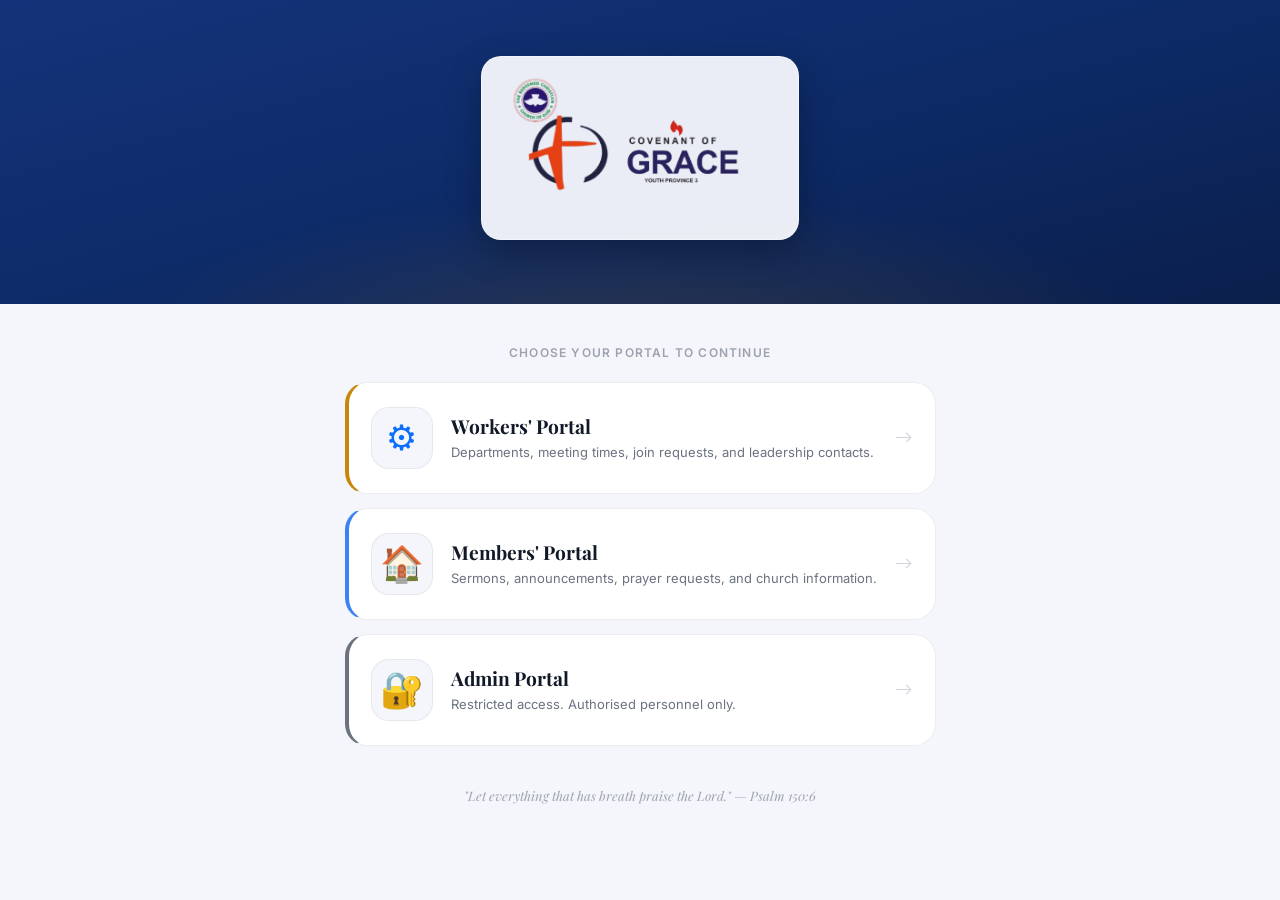
==== index.html @ 3706661e "Almost finishing  touches" ====
<!DOCTYPE html>
<html lang="en">
<head>
  <meta charset="UTF-8">
  <meta name="viewport" content="width=device-width, initial-scale=1.0">
  <title>RCCG Chapel of Grace</title>
  <link rel="preconnect" href="https://fonts.googleapis.com">
  <link rel="preconnect" href="https://fonts.gstatic.com" crossorigin>
  <link href="https://fonts.googleapis.com/css2?family=Inter:wght@400;500;600;700&family=Playfair+Display:ital,wght@0,700;1,400&display=swap" rel="stylesheet">
  <link href="https://cdn.jsdelivr.net/npm/bootstrap@5.3.3/dist/css/bootstrap.min.css" rel="stylesheet">
  <link href="https://cdn.jsdelivr.net/npm/bootstrap-icons@1.11.3/font/bootstrap-icons.css" rel="stylesheet">
  <link href="landing.css" rel="stylesheet">
</head>
<body>

  <!-- HERO -->
  <header class="landing-hero">
    <div class="hero-glow"></div>
    <div class="hero-inner">
      <div class="hero-logo-wrap">
        <img src="images/covenant-of-grace-logo.png" alt="Covenant of Grace Youth Province 3" class="hero-logo">
      </div>
    </div>
  </header>

  <!-- PORTAL CARDS -->
  <main class="portals-wrap">
    <p class="portals-label">Choose your portal to continue</p>

    <div class="portals-grid">

      <!-- Workers -->
      <a href="workers.html" class="portal-card portal-workers">
        <div class="portal-icon">⚙️</div>
        <div class="portal-body">
          <h2>Workers' Portal</h2>
          <p>Departments, meeting times, join requests, and leadership contacts.</p>
        </div>
        <div class="portal-arrow"><i class="bi bi-arrow-right"></i></div>
      </a>

      <!-- Members -->
      <a href="members.html" class="portal-card portal-members">
        <div class="portal-icon">🏠</div>
        <div class="portal-body">
          <h2>Members' Portal</h2>
          <p>Sermons, announcements, prayer requests, and church information.</p>
        </div>
        <div class="portal-arrow"><i class="bi bi-arrow-right"></i></div>
      </a>

      <!-- Admin -->
      <a href="admin.html" class="portal-card portal-admin">
        <div class="portal-icon">🔐</div>
        <div class="portal-body">
          <h2>Admin Portal</h2>
          <p>Restricted access. Authorised personnel only.</p>
        </div>
        <div class="portal-arrow"><i class="bi bi-arrow-right"></i></div>
      </a>

    </div>

    <p class="portals-footer">"Let everything that has breath praise the Lord." — Psalm 150:6</p>
  </main>

  <script src="https://cdn.jsdelivr.net/npm/bootstrap@5.3.3/dist/js/bootstrap.bundle.min.js"></script>
</body>
</html>
---- landing.css ----
/* ─── TOKENS ── */
:root {
  --navy:       #0b1f4b;
  --navy-2:     #0d2a66;
  --navy-light: #1a3a7a;
  --gold:       #c8860a;
  --gold-light: #f5a623;
  --gold-glow:  rgba(200,134,10,.15);
  --surface:    #f4f6fb;
}

* { box-sizing: border-box; margin: 0; padding: 0; }

body {
  font-family: 'Inter', system-ui, sans-serif;
  background: var(--surface);
  min-height: 100vh;
  display: flex;
  flex-direction: column;
}

/* ─── HERO ── */
.landing-hero {
  background: linear-gradient(165deg, #14337a 0%, #0d2a66 55%, #0b1f4b 100%);
  padding: 56px 24px 64px;
  text-align: center;
  position: relative;
  overflow: hidden;
}

.hero-glow {
  position: absolute;
  inset: 0;
  background: radial-gradient(ellipse 60% 80% at 50% 120%, rgba(200,134,10,.18) 0%, transparent 70%);
  pointer-events: none;
}

.hero-inner { position: relative; z-index: 1; }

.hero-logo-wrap {
  display: inline-flex;
  align-items: center;
  justify-content: center;
  background: rgba(244,246,251,.96);
  border: 1px solid rgba(255,255,255,.4);
  border-radius: 20px;
  padding: 18px 28px;
  box-shadow: 0 12px 34px rgba(0,0,0,.28);
}

.hero-logo {
  max-width: 260px;
  width: 100%;
  height: auto;
  display: block;
}

/* ─── PORTALS ── */
.portals-wrap {
  max-width: 680px;
  margin: 0 auto;
  padding: 40px 16px 56px;
  flex: 1;
  display: flex;
  flex-direction: column;
  align-items: stretch;
}

.portals-label {
  font-size: 12px;
  letter-spacing: .1em;
  text-transform: uppercase;
  color: #9ca3af;
  font-weight: 600;
  margin-bottom: 20px;
  text-align: center;
}

.portals-grid {
  display: flex;
  flex-direction: column;
  gap: 14px;
}

/* ─── PORTAL CARD ── */
.portal-card {
  display: flex;
  align-items: center;
  gap: 18px;
  background: #fff;
  border: 1px solid rgba(0,0,0,.07);
  border-radius: 22px;
  padding: 24px 22px;
  text-decoration: none;
  transition: transform .22s ease, box-shadow .22s ease, border-color .2s;
  position: relative;
  overflow: hidden;
}

.portal-card::before {
  content: "";
  position: absolute;
  inset: 0;
  opacity: 0;
  transition: opacity .25s;
  border-radius: inherit;
}

.portal-card:hover {
  transform: translateY(-3px);
  box-shadow: 0 16px 40px rgba(11,31,75,.13);
  text-decoration: none;
}

.portal-card:hover::before { opacity: 1; }
.portal-card:active { transform: translateY(-1px); }

/* per-portal accent colours */
.portal-workers { border-left: 4px solid var(--gold); }
.portal-workers::before { background: linear-gradient(90deg, var(--gold-glow), transparent 60%); }

.portal-members { border-left: 4px solid #3b82f6; }
.portal-members::before { background: linear-gradient(90deg, rgba(59,130,246,.1), transparent 60%); }

.portal-admin { border-left: 4px solid #6b7280; }
.portal-admin::before { background: linear-gradient(90deg, rgba(107,114,128,.08), transparent 60%); }

/* icon */
.portal-icon {
  font-size: 2.2rem;
  width: 62px; height: 62px;
  border-radius: 18px;
  background: var(--surface);
  display: flex; align-items: center; justify-content: center;
  flex-shrink: 0;
  border: 1px solid rgba(0,0,0,.06);
  position: relative; z-index: 1;
}

/* body */
.portal-body {
  flex: 1;
  min-width: 0;
  position: relative; z-index: 1;
}

.portal-body h2 {
  font-family: 'Playfair Display', Georgia, serif;
  font-size: 1.2rem;
  font-weight: 700;
  color: #111827;
  margin-bottom: 4px;
  line-height: 1.25;
}

.portal-body p {
  font-size: 13px;
  color: #6b7280;
  line-height: 1.55;
  margin: 0;
}

/* arrow */
.portal-arrow {
  font-size: 1.1rem;
  color: #d1d5db;
  flex-shrink: 0;
  position: relative; z-index: 1;
  transition: color .2s, transform .2s;
}
.portal-card:hover .portal-arrow {
  color: var(--gold);
  transform: translateX(4px);
}
.portal-members:hover .portal-arrow { color: #3b82f6; }
.portal-admin:hover .portal-arrow   { color: #6b7280; }

/* footer quote */
.portals-footer {
  margin-top: 40px;
  text-align: center;
  font-family: 'Playfair Display', Georgia, serif;
  font-style: italic;
  font-size: 13px;
  color: #9ca3af;
  line-height: 1.6;
}

/* ─── RESPONSIVE ── */
@media (max-width: 480px) {
  .landing-hero { padding: 44px 20px 52px; }
  .hero-logo-wrap { padding: 14px 20px; border-radius: 16px; }
  .hero-logo    { max-width: 190px; }
  .portal-card  { padding: 20px 18px; gap: 14px; }
  .portal-icon  { width: 52px; height: 52px; font-size: 1.8rem; border-radius: 14px; }
  .portal-body h2 { font-size: 1.05rem; }
}
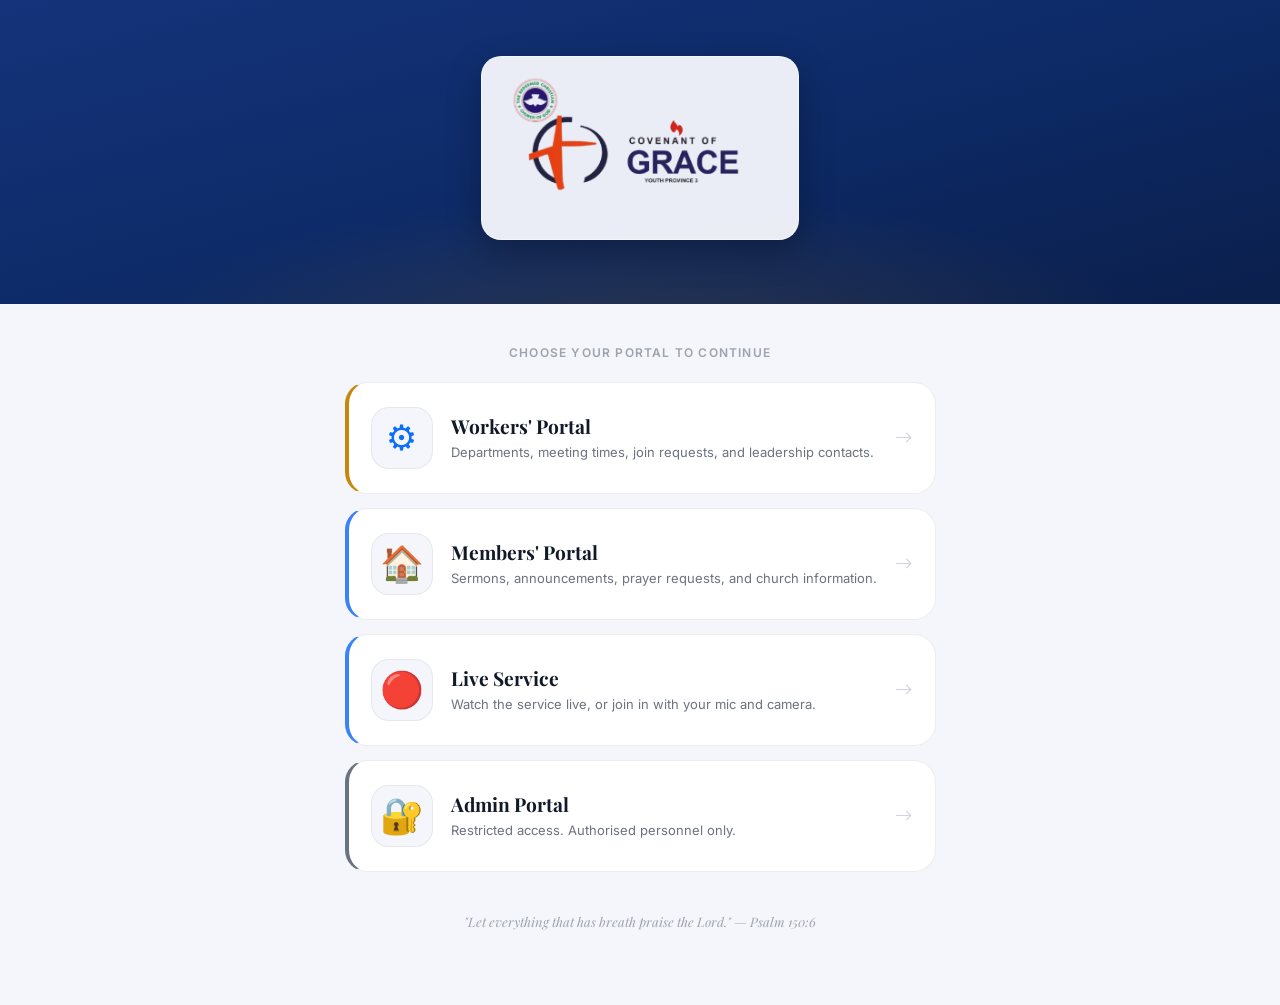
==== commit be37a2d3: "Update" ====
--- a/index.html
+++ b/index.html
@@ -49,6 +49,16 @@
         <div class="portal-arrow"><i class="bi bi-arrow-right"></i></div>
       </a>
 
+      <!-- Live -->
+      <a href="live.html" class="portal-card portal-members">
+        <div class="portal-icon">🔴</div>
+        <div class="portal-body">
+          <h2>Live Service</h2>
+          <p>Watch the service live, or join in with your mic and camera.</p>
+        </div>
+        <div class="portal-arrow"><i class="bi bi-arrow-right"></i></div>
+      </a>
+
       <!-- Admin -->
       <a href="admin.html" class="portal-card portal-admin">
         <div class="portal-icon">🔐</div>
@@ -66,4 +76,4 @@
 
   <script src="https://cdn.jsdelivr.net/npm/bootstrap@5.3.3/dist/js/bootstrap.bundle.min.js"></script>
 </body>
-</html>
+</html>
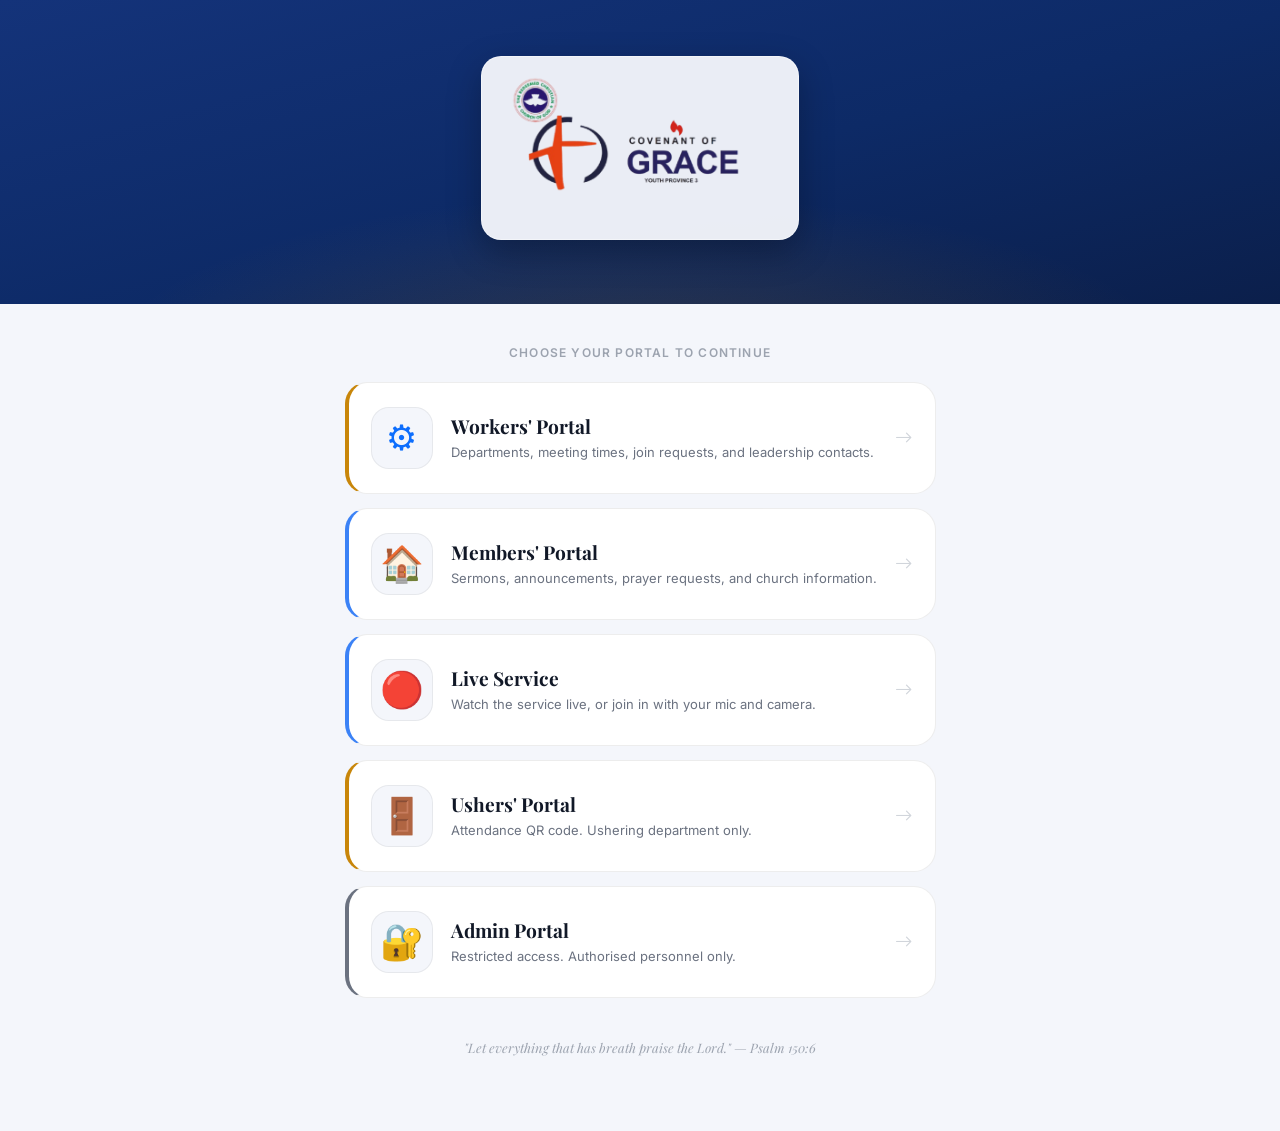
==== commit 51ad0c4c: "Updated" ====
--- a/index.html
+++ b/index.html
@@ -59,6 +59,16 @@
         <div class="portal-arrow"><i class="bi bi-arrow-right"></i></div>
       </a>
 
+      <!-- Ushers -->
+      <a href="usher.html" class="portal-card portal-workers">
+        <div class="portal-icon">🚪</div>
+        <div class="portal-body">
+          <h2>Ushers' Portal</h2>
+          <p>Attendance QR code. Ushering department only.</p>
+        </div>
+        <div class="portal-arrow"><i class="bi bi-arrow-right"></i></div>
+      </a>
+
       <!-- Admin -->
       <a href="admin.html" class="portal-card portal-admin">
         <div class="portal-icon">🔐</div>
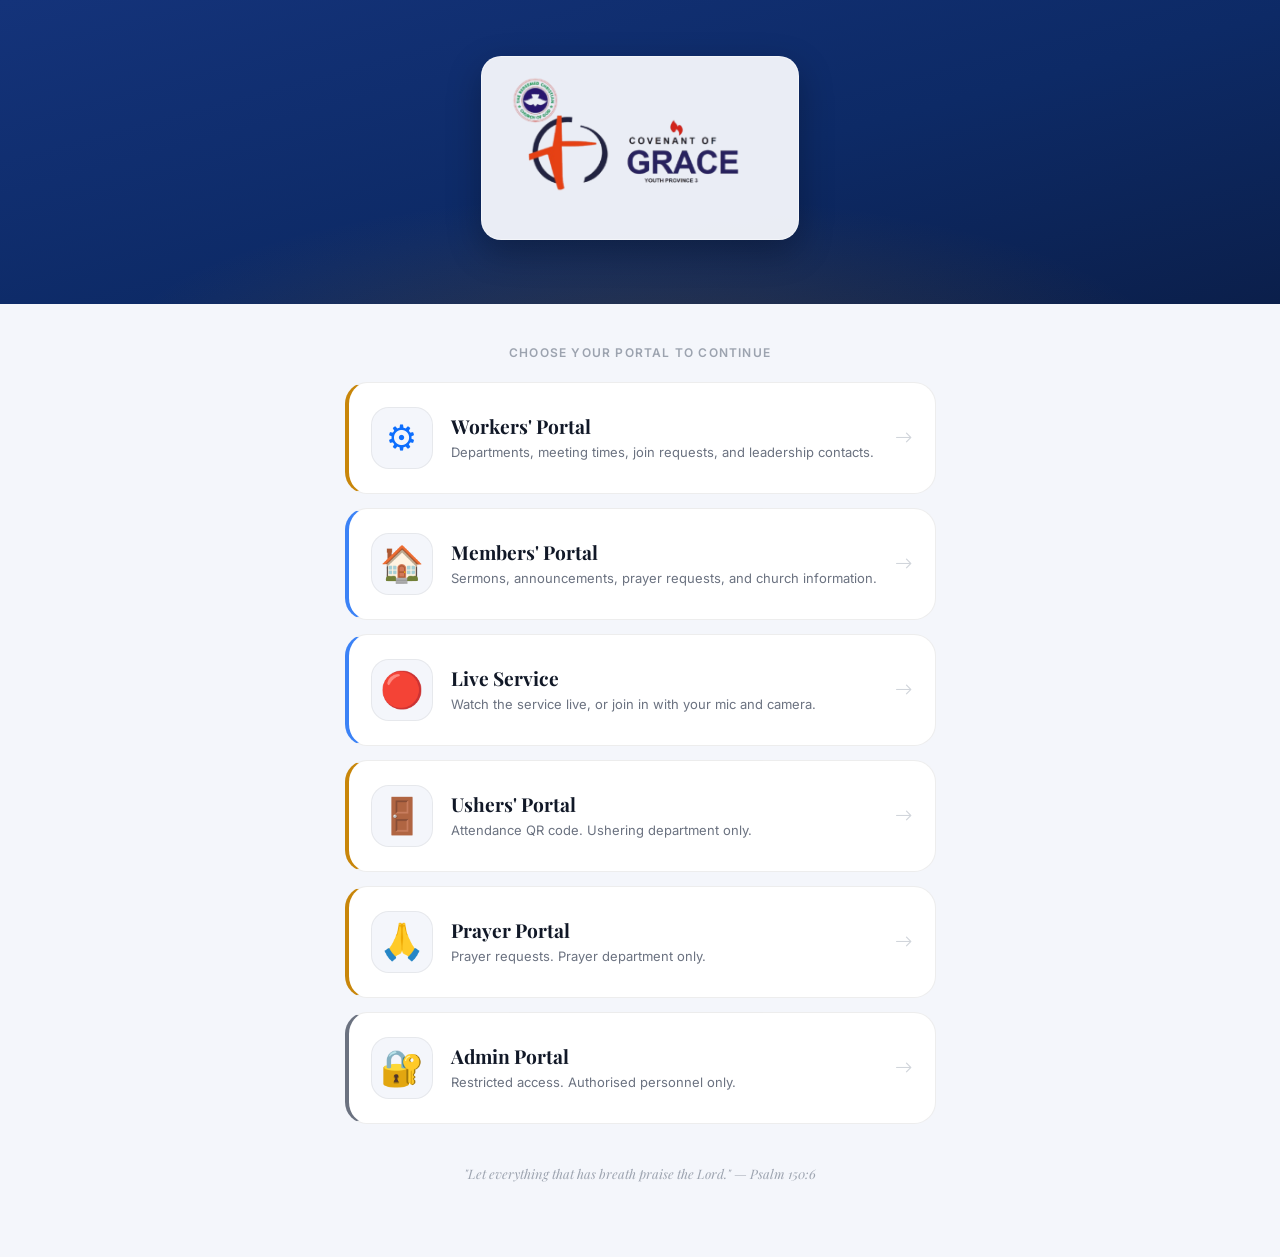
==== commit 00c2d9b8: "Added prayer" ====
--- a/index.html
+++ b/index.html
@@ -69,6 +69,16 @@
         <div class="portal-arrow"><i class="bi bi-arrow-right"></i></div>
       </a>
 
+      <!-- Prayer -->
+      <a href="prayer.html" class="portal-card portal-workers">
+        <div class="portal-icon">🙏</div>
+        <div class="portal-body">
+          <h2>Prayer Portal</h2>
+          <p>Prayer requests. Prayer department only.</p>
+        </div>
+        <div class="portal-arrow"><i class="bi bi-arrow-right"></i></div>
+      </a>
+
       <!-- Admin -->
       <a href="admin.html" class="portal-card portal-admin">
         <div class="portal-icon">🔐</div>
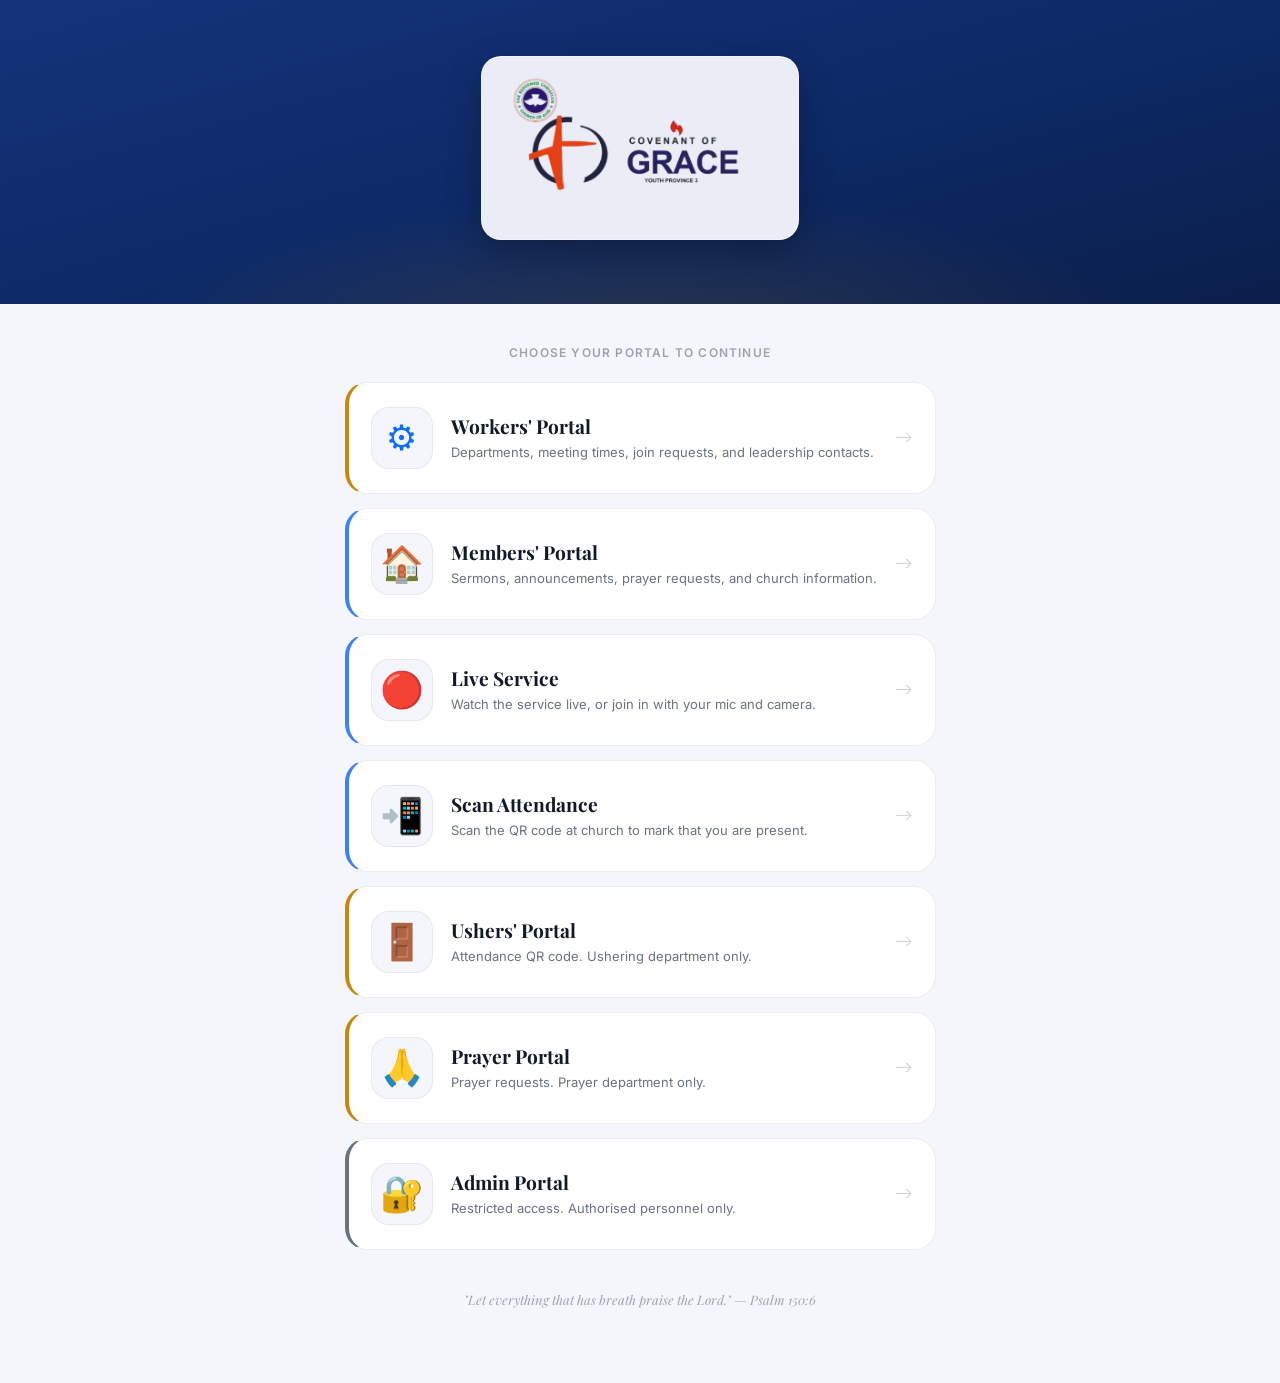
==== commit 3a3cb9a7: "Added online scan" ====
--- a/index.html
+++ b/index.html
@@ -59,6 +59,16 @@
         <div class="portal-arrow"><i class="bi bi-arrow-right"></i></div>
       </a>
 
+      <!-- Scan attendance -->
+      <a href="scan.html" class="portal-card portal-members">
+        <div class="portal-icon">📲</div>
+        <div class="portal-body">
+          <h2>Scan Attendance</h2>
+          <p>Scan the QR code at church to mark that you are present.</p>
+        </div>
+        <div class="portal-arrow"><i class="bi bi-arrow-right"></i></div>
+      </a>
+
       <!-- Ushers -->
       <a href="usher.html" class="portal-card portal-workers">
         <div class="portal-icon">🚪</div>
